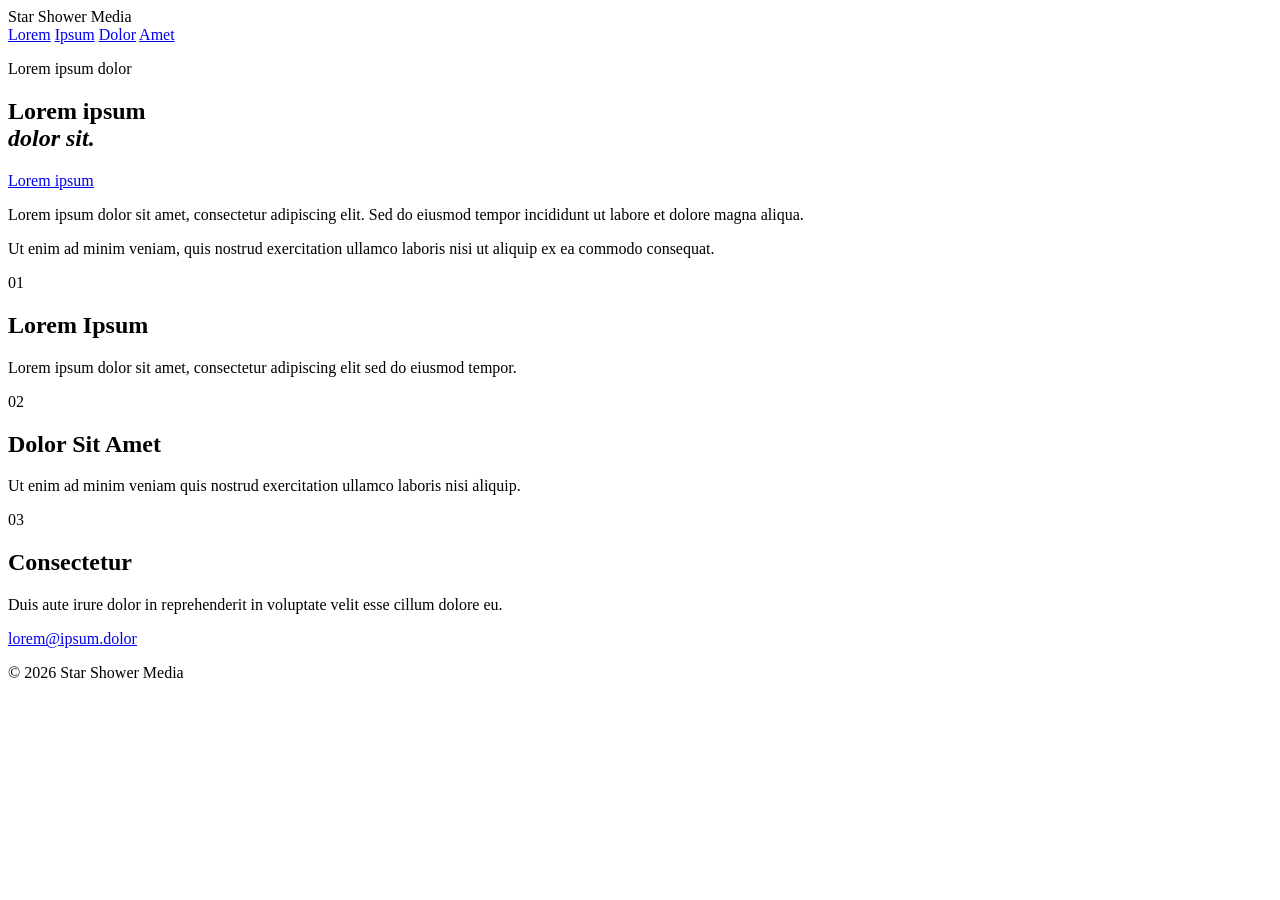
==== index.html @ e4b15e4c "Initial commit - Create index.html" ====
<!DOCTYPE html>
<html lang="en">
<head>
  <meta charset="UTF-8">
  <meta name="viewport" content="width=device-width, initial-scale=1.0">
  <title>Star Shower Media</title>
  <link rel="preconnect" href="https://fonts.googleapis.com">
  <link href="https://fonts.googleapis.com/css2?family=Cormorant+Garamond:wght@300;400&family=DM+Mono:wght@300;400&display=swap" rel="stylesheet">
  <link rel="stylesheet" href="css/style.css">
</head>
<body>

  <nav>
    <div class="logo">Star Shower Media</div>
    <div class="nav-links">
      <a href="#">Lorem</a>
      <a href="#">Ipsum</a>
      <a href="#">Dolor</a>
      <a href="#">Amet</a>
    </div>
  </nav>

  <section class="hero">
    <div class="hero-left">
      <p class="label">Lorem ipsum dolor</p>
      <h1>Lorem ipsum<br><em>dolor sit.</em></h1>
      <a href="#" class="cta">Lorem ipsum</a>
    </div>
    <div class="hero-right">
      <p>Lorem ipsum dolor sit amet, consectetur adipiscing elit. Sed do eiusmod tempor incididunt ut labore et dolore magna aliqua.</p>
      <p>Ut enim ad minim veniam, quis nostrud exercitation ullamco laboris nisi ut aliquip ex ea commodo consequat.</p>
    </div>
  </section>

  <section class="services">
    <div class="service">
      <span class="num">01</span>
      <h2>Lorem Ipsum</h2>
      <p>Lorem ipsum dolor sit amet, consectetur adipiscing elit sed do eiusmod tempor.</p>
    </div>
    <div class="service">
      <span class="num">02</span>
      <h2>Dolor Sit Amet</h2>
      <p>Ut enim ad minim veniam quis nostrud exercitation ullamco laboris nisi aliquip.</p>
    </div>
    <div class="service">
      <span class="num">03</span>
      <h2>Consectetur</h2>
      <p>Duis aute irure dolor in reprehenderit in voluptate velit esse cillum dolore eu.</p>
    </div>
  </section>

  <footer>
    <a href="mailto:lorem@ipsum.dolor">lorem@ipsum.dolor</a>
    <p>© 2026 Star Shower Media</p>
  </footer>

</body>
</html>
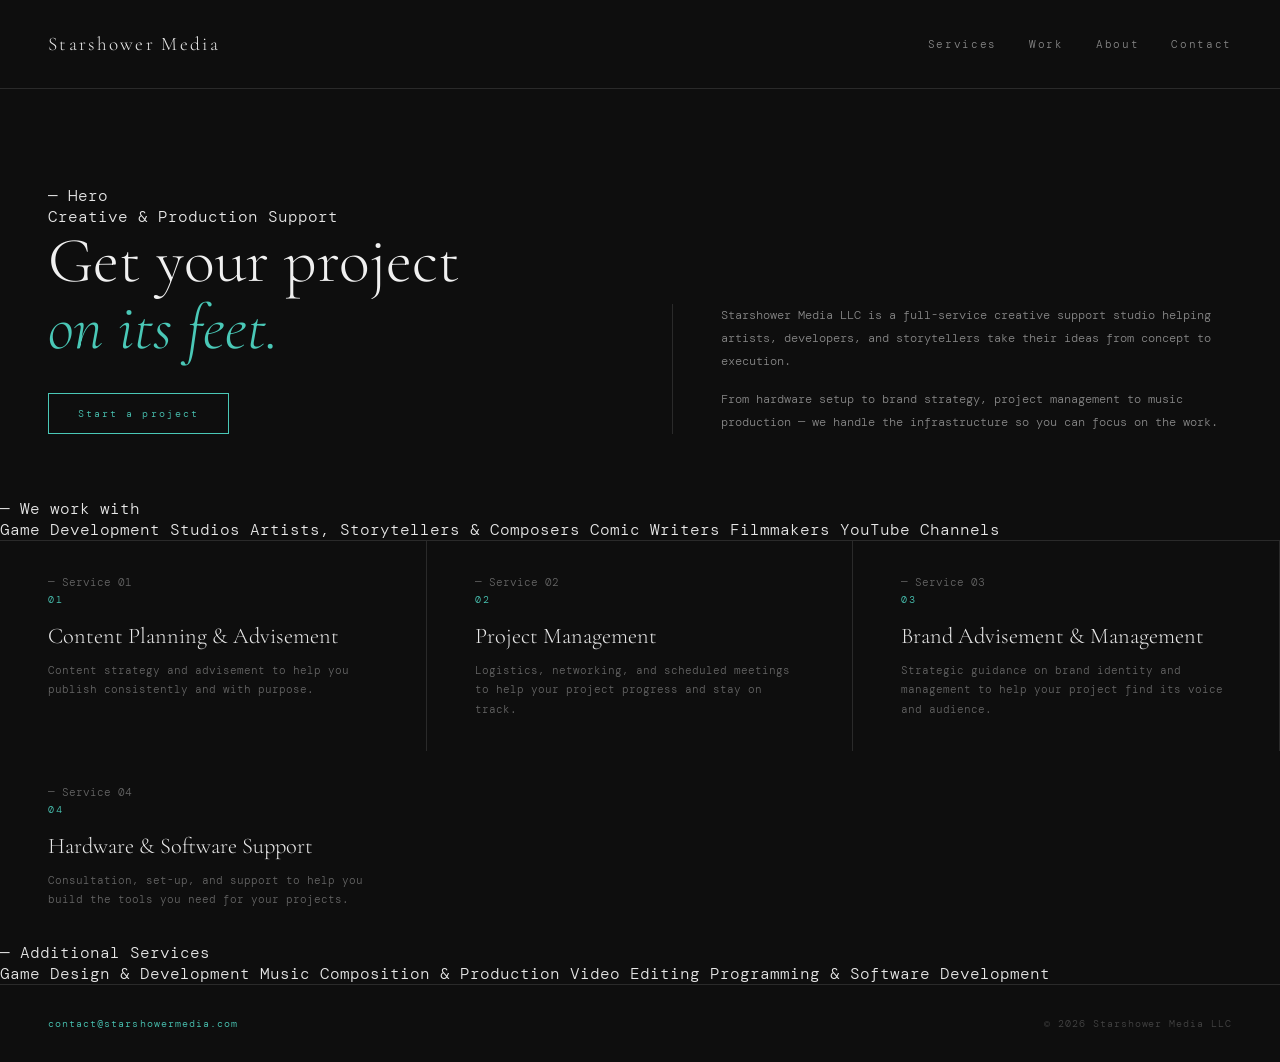
==== commit d4cd38b7: "Update index.html" ====
--- a/index.html
+++ b/index.html
@@ -3,56 +3,87 @@
 <head>
   <meta charset="UTF-8">
   <meta name="viewport" content="width=device-width, initial-scale=1.0">
-  <title>Star Shower Media</title>
+  <title>Starshower Media</title>
   <link rel="preconnect" href="https://fonts.googleapis.com">
-  <link href="https://fonts.googleapis.com/css2?family=Cormorant+Garamond:wght@300;400&family=DM+Mono:wght@300;400&display=swap" rel="stylesheet">
+  <link href="https://fonts.googleapis.com/css2?family=Outfit:wght@300;400;500&display=swap" rel="stylesheet">
   <link rel="stylesheet" href="css/style.css">
 </head>
 <body>
 
   <nav>
-    <div class="logo">Star Shower Media</div>
+    <div class="logo">Starshower Media</div>
     <div class="nav-links">
-      <a href="#">Lorem</a>
-      <a href="#">Ipsum</a>
-      <a href="#">Dolor</a>
-      <a href="#">Amet</a>
+      <a href="services.html">Services</a>
+      <a href="work.html">Work</a>
+      <a href="about.html">About</a>
+      <a href="contact.html">Contact</a>
     </div>
   </nav>
 
   <section class="hero">
     <div class="hero-left">
-      <p class="label">Lorem ipsum dolor</p>
-      <h1>Lorem ipsum<br><em>dolor sit.</em></h1>
-      <a href="#" class="cta">Lorem ipsum</a>
+      <p class="section-tag">— Hero</p>
+      <p class="hero-label">Creative & Production Support</p>
+      <h1>Get your project<br><em>on its feet.</em></h1>
+      <a href="contact.html" class="cta">Start a project</a>
     </div>
     <div class="hero-right">
-      <p>Lorem ipsum dolor sit amet, consectetur adipiscing elit. Sed do eiusmod tempor incididunt ut labore et dolore magna aliqua.</p>
-      <p>Ut enim ad minim veniam, quis nostrud exercitation ullamco laboris nisi ut aliquip ex ea commodo consequat.</p>
+      <p>Starshower Media LLC is a full-service creative support studio helping artists, developers, and storytellers take their ideas from concept to execution.</p>
+      <p>From hardware setup to brand strategy, project management to music production — we handle the infrastructure so you can focus on the work.</p>
     </div>
   </section>
 
+  <div class="clients">
+    <p class="section-tag">— We work with</p>
+    <div class="clients-list">
+      <span>Game Development Studios</span>
+      <span>Artists, Storytellers & Composers</span>
+      <span>Comic Writers</span>
+      <span>Filmmakers</span>
+      <span>YouTube Channels</span>
+    </div>
+  </div>
+
   <section class="services">
     <div class="service">
+      <p class="section-tag">— Service 01</p>
       <span class="num">01</span>
-      <h2>Lorem Ipsum</h2>
-      <p>Lorem ipsum dolor sit amet, consectetur adipiscing elit sed do eiusmod tempor.</p>
+      <h2>Content Planning & Advisement</h2>
+      <p>Content strategy and advisement to help you publish consistently and with purpose.</p>
     </div>
     <div class="service">
+      <p class="section-tag">— Service 02</p>
       <span class="num">02</span>
-      <h2>Dolor Sit Amet</h2>
-      <p>Ut enim ad minim veniam quis nostrud exercitation ullamco laboris nisi aliquip.</p>
+      <h2>Project Management</h2>
+      <p>Logistics, networking, and scheduled meetings to help your project progress and stay on track.</p>
     </div>
     <div class="service">
+      <p class="section-tag">— Service 03</p>
       <span class="num">03</span>
-      <h2>Consectetur</h2>
-      <p>Duis aute irure dolor in reprehenderit in voluptate velit esse cillum dolore eu.</p>
+      <h2>Brand Advisement & Management</h2>
+      <p>Strategic guidance on brand identity and management to help your project find its voice and audience.</p>
+    </div>
+    <div class="service">
+      <p class="section-tag">— Service 04</p>
+      <span class="num">04</span>
+      <h2>Hardware & Software Support</h2>
+      <p>Consultation, set-up, and support to help you build the tools you need for your projects.</p>
     </div>
   </section>
 
+  <div class="additional">
+    <p class="section-tag">— Additional Services</p>
+    <div class="additional-list">
+      <span class="pill">Game Design & Development</span>
+      <span class="pill">Music Composition & Production</span>
+      <span class="pill">Video Editing</span>
+      <span class="pill">Programming & Software Development</span>
+    </div>
+  </div>
+
   <footer>
-    <a href="mailto:lorem@ipsum.dolor">lorem@ipsum.dolor</a>
-    <p>© 2026 Star Shower Media</p>
+    <a href="mailto:contact@starshowermedia.com">contact@starshowermedia.com</a>
+    <p>© 2026 Starshower Media LLC</p>
   </footer>
 
 </body>
--- a/css/style.css
+++ b/css/style.css
@@ -0,0 +1,173 @@
+@import url('https://fonts.googleapis.com/css2?family=Cormorant+Garamond:wght@300;400&family=DM+Mono:wght@300;400&display=swap');
+
+:root {
+  --bg: #0e0e0e;
+  --ink: #e8e8e8;
+  --ink-muted: #888;
+  --ink-dim: #666;
+  --border: #2a2a2a;
+  --accent: #4AC8B7;
+  --display: 'Cormorant Garamond', serif;
+  --mono: 'DM Mono', monospace;
+}
+
+* {
+  margin: 0;
+  padding: 0;
+  box-sizing: border-box;
+}
+
+body {
+  background: var(--bg);
+  color: var(--ink);
+  font-family: var(--mono);
+  font-weight: 300;
+}
+
+a {
+  text-decoration: none;
+  color: inherit;
+}
+
+/* --- NAV --- */
+nav {
+  display: flex;
+  justify-content: space-between;
+  align-items: center;
+  padding: 2rem 3rem;
+  border-bottom: 0.5px solid var(--border);
+}
+
+.logo {
+  font-family: var(--display);
+  font-size: 1.2rem;
+  font-weight: 300;
+  letter-spacing: 0.12em;
+}
+
+.nav-links {
+  display: flex;
+  gap: 2rem;
+  font-size: 0.7rem;
+  letter-spacing: 0.15em;
+  color: var(--ink-muted);
+}
+
+.nav-links a:hover {
+  color: var(--accent);
+}
+
+/* --- HERO --- */
+.hero {
+  padding: 6rem 3rem 4rem;
+  display: grid;
+  grid-template-columns: 1fr 1fr;
+  gap: 4rem;
+  align-items: end;
+}
+
+.label {
+  font-size: 0.65rem;
+  letter-spacing: 0.2em;
+  color: var(--accent);
+  margin-bottom: 1.5rem;
+}
+
+h1 {
+  font-family: var(--display);
+  font-size: 4rem;
+  font-weight: 300;
+  line-height: 1.05;
+  color: #f0f0f0;
+  margin-bottom: 2rem;
+}
+
+h1 em {
+  font-style: italic;
+  color: var(--accent);
+}
+
+.cta {
+  display: inline-block;
+  font-size: 0.65rem;
+  letter-spacing: 0.2em;
+  border: 0.5px solid var(--accent);
+  color: var(--accent);
+  padding: 0.8rem 1.8rem;
+}
+
+.cta:hover {
+  background: var(--accent);
+  color: var(--bg);
+}
+
+.hero-right {
+  font-size: 0.75rem;
+  line-height: 1.9;
+  color: var(--ink-muted);
+  border-left: 0.5px solid var(--border);
+  padding-left: 3rem;
+}
+
+.hero-right p + p {
+  margin-top: 1rem;
+}
+
+/* --- SERVICES --- */
+.services {
+  display: grid;
+  grid-template-columns: repeat(3, 1fr);
+  border-top: 0.5px solid var(--border);
+}
+
+.service {
+  padding: 2rem 3rem;
+  border-right: 0.5px solid var(--border);
+}
+
+.service:last-child {
+  border-right: none;
+}
+
+.num {
+  display: block;
+  font-size: 0.6rem;
+  color: var(--accent);
+  letter-spacing: 0.2em;
+  margin-bottom: 1rem;
+}
+
+.service h2 {
+  font-family: var(--display);
+  font-size: 1.4rem;
+  font-weight: 300;
+  color: var(--ink);
+  margin-bottom: 0.75rem;
+}
+
+.service p {
+  font-size: 0.68rem;
+  color: var(--ink-dim);
+  line-height: 1.8;
+}
+
+/* --- FOOTER --- */
+footer {
+  display: flex;
+  justify-content: space-between;
+  align-items: center;
+  padding: 2rem 3rem;
+  border-top: 0.5px solid var(--border);
+}
+
+footer a {
+  font-size: 0.65rem;
+  color: var(--accent);
+  letter-spacing: 0.1em;
+}
+
+footer p {
+  font-size: 0.6rem;
+  color: #444;
+  letter-spacing: 0.1em;
+}
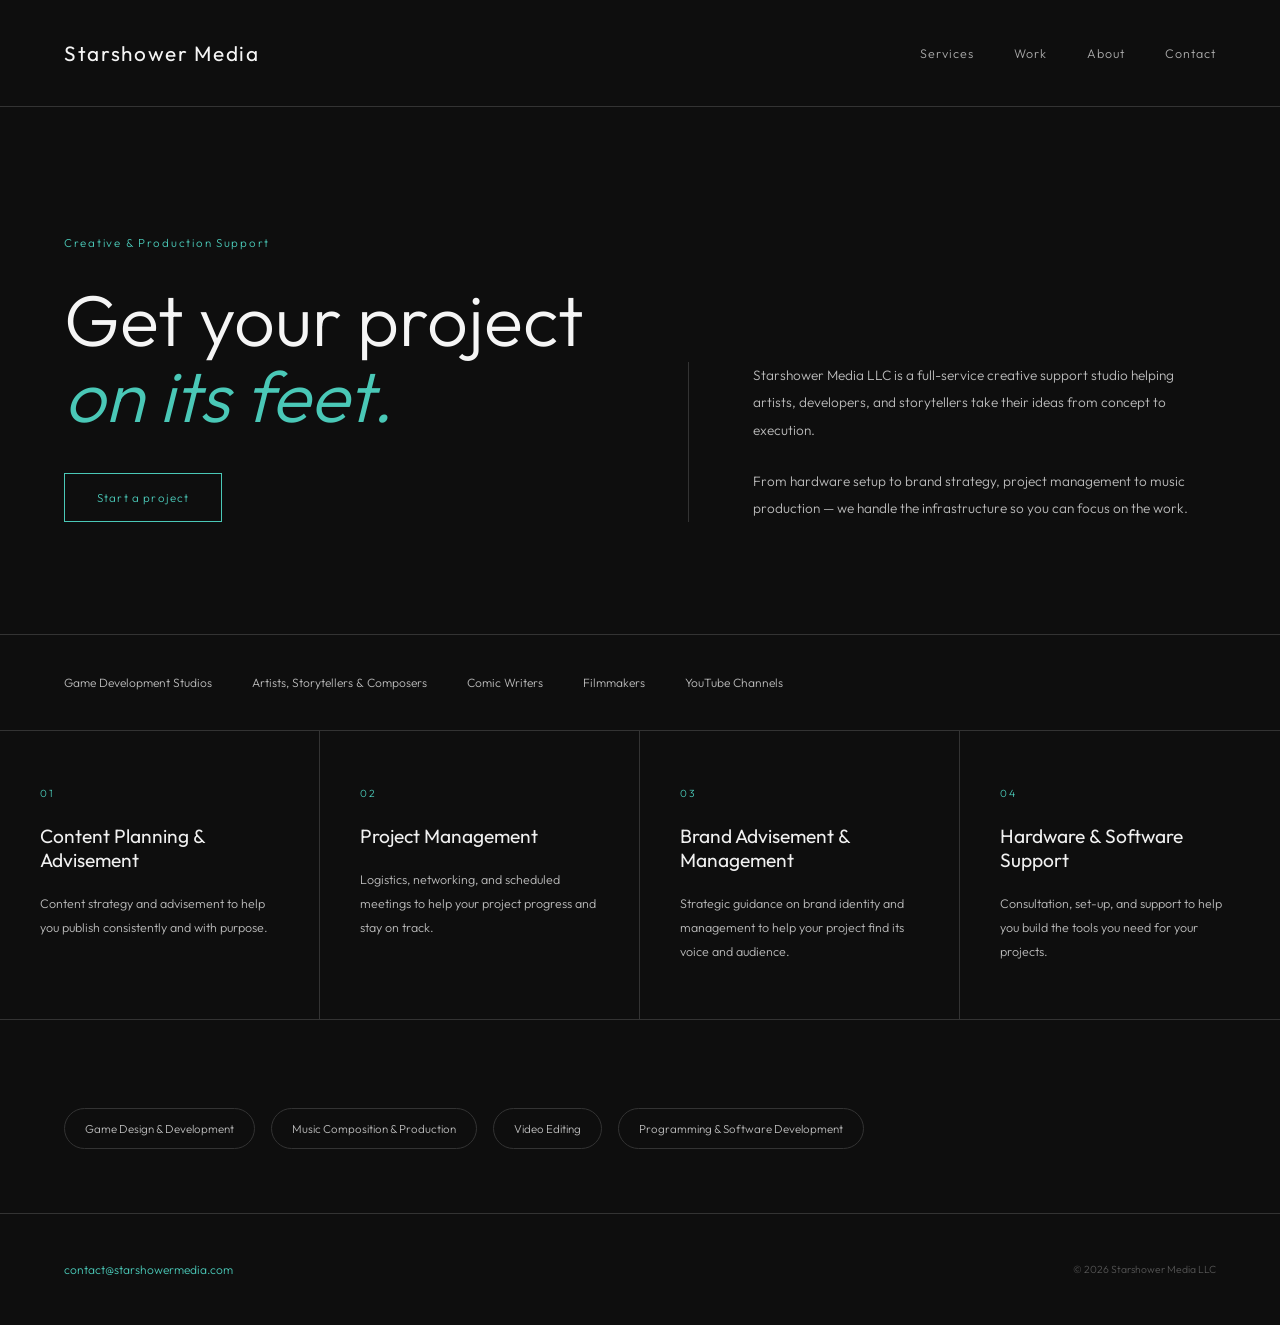
==== commit 7d333479: "Update index.html" ====
--- a/index.html
+++ b/index.html
@@ -22,7 +22,6 @@
 
   <section class="hero">
     <div class="hero-left">
-      <p class="section-tag">— Hero</p>
       <p class="hero-label">Creative & Production Support</p>
       <h1>Get your project<br><em>on its feet.</em></h1>
       <a href="contact.html" class="cta">Start a project</a>
@@ -34,7 +33,6 @@
   </section>
 
   <div class="clients">
-    <p class="section-tag">— We work with</p>
     <div class="clients-list">
       <span>Game Development Studios</span>
       <span>Artists, Storytellers & Composers</span>
@@ -46,25 +44,21 @@
 
   <section class="services">
     <div class="service">
-      <p class="section-tag">— Service 01</p>
       <span class="num">01</span>
       <h2>Content Planning & Advisement</h2>
       <p>Content strategy and advisement to help you publish consistently and with purpose.</p>
     </div>
     <div class="service">
-      <p class="section-tag">— Service 02</p>
       <span class="num">02</span>
       <h2>Project Management</h2>
       <p>Logistics, networking, and scheduled meetings to help your project progress and stay on track.</p>
     </div>
     <div class="service">
-      <p class="section-tag">— Service 03</p>
       <span class="num">03</span>
       <h2>Brand Advisement & Management</h2>
       <p>Strategic guidance on brand identity and management to help your project find its voice and audience.</p>
     </div>
     <div class="service">
-      <p class="section-tag">— Service 04</p>
       <span class="num">04</span>
       <h2>Hardware & Software Support</h2>
       <p>Consultation, set-up, and support to help you build the tools you need for your projects.</p>
@@ -72,7 +66,6 @@
   </section>
 
   <div class="additional">
-    <p class="section-tag">— Additional Services</p>
     <div class="additional-list">
       <span class="pill">Game Design & Development</span>
       <span class="pill">Music Composition & Production</span>
--- a/css/style.css
+++ b/css/style.css
@@ -1,14 +1,13 @@
-@import url('https://fonts.googleapis.com/css2?family=Cormorant+Garamond:wght@300;400&family=DM+Mono:wght@300;400&display=swap');
+@import url('https://fonts.googleapis.com/css2?family=Outfit:wght@300;400;500&display=swap');
 
 :root {
   --bg: #0e0e0e;
   --ink: #e8e8e8;
-  --ink-muted: #888;
-  --ink-dim: #666;
-  --border: #2a2a2a;
+  --ink-muted: #bbb;
+  --ink-dim: #aaa;
+  --border: #333;
   --accent: #4AC8B7;
-  --display: 'Cormorant Garamond', serif;
-  --mono: 'DM Mono', monospace;
+  --font: 'Outfit', sans-serif;
 }
 
 * {
@@ -20,7 +19,7 @@
 body {
   background: var(--bg);
   color: var(--ink);
-  font-family: var(--mono);
+  font-family: var(--font);
   font-weight: 300;
 }
 
@@ -29,28 +28,37 @@
   color: inherit;
 }
 
+/* --- SECTION TAG --- */
+.section-tag {
+  font-size: 0.58rem;
+  letter-spacing: 0.25em;
+  color: var(--accent);
+  margin-bottom: 0.75rem;
+  text-transform: uppercase;
+}
+
 /* --- NAV --- */
 nav {
   display: flex;
   justify-content: space-between;
   align-items: center;
-  padding: 2rem 3rem;
+  padding: 2.5rem 4rem;
   border-bottom: 0.5px solid var(--border);
 }
 
 .logo {
-  font-family: var(--display);
-  font-size: 1.2rem;
-  font-weight: 300;
-  letter-spacing: 0.12em;
+  font-size: 1.3rem;
+  font-weight: 400;
+  letter-spacing: 0.08em;
+  color: #f5f5f5;
 }
 
 .nav-links {
   display: flex;
-  gap: 2rem;
-  font-size: 0.7rem;
-  letter-spacing: 0.15em;
-  color: var(--ink-muted);
+  gap: 2.5rem;
+  font-size: 0.78rem;
+  letter-spacing: 0.08em;
+  color: var(--ink-dim);
 }
 
 .nav-links a:hover {
@@ -59,27 +67,27 @@
 
 /* --- HERO --- */
 .hero {
-  padding: 6rem 3rem 4rem;
+  padding: 8rem 4rem 7rem;
   display: grid;
   grid-template-columns: 1fr 1fr;
-  gap: 4rem;
+  gap: 6rem;
   align-items: end;
-}
-
-.label {
-  font-size: 0.65rem;
-  letter-spacing: 0.2em;
-  color: var(--accent);
-  margin-bottom: 1.5rem;
+  border-bottom: 0.5px solid var(--border);
+}
+
+.hero-label {
+  font-size: 0.72rem;
+  letter-spacing: 0.15em;
+  color: var(--accent);
+  margin-bottom: 2rem;
 }
 
 h1 {
-  font-family: var(--display);
-  font-size: 4rem;
+  font-size: 4.5rem;
   font-weight: 300;
   line-height: 1.05;
-  color: #f0f0f0;
-  margin-bottom: 2rem;
+  color: #f5f5f5;
+  margin-bottom: 2.5rem;
 }
 
 h1 em {
@@ -89,11 +97,11 @@
 
 .cta {
   display: inline-block;
-  font-size: 0.65rem;
-  letter-spacing: 0.2em;
+  font-size: 0.72rem;
+  letter-spacing: 0.1em;
   border: 0.5px solid var(--accent);
   color: var(--accent);
-  padding: 0.8rem 1.8rem;
+  padding: 1rem 2rem;
 }
 
 .cta:hover {
@@ -102,26 +110,43 @@
 }
 
 .hero-right {
+  font-size: 0.85rem;
+  line-height: 2;
+  color: var(--ink-muted);
+  border-left: 0.5px solid var(--border);
+  padding-left: 4rem;
+}
+
+.hero-right p + p {
+  margin-top: 1.5rem;
+}
+
+/* --- CLIENTS --- */
+.clients {
+  padding: 2.5rem 4rem;
+  border-bottom: 0.5px solid var(--border);
+  display: flex;
+  gap: 3rem;
+  align-items: center;
+}
+
+.clients-list {
+  display: flex;
+  gap: 2.5rem;
   font-size: 0.75rem;
-  line-height: 1.9;
-  color: var(--ink-muted);
-  border-left: 0.5px solid var(--border);
-  padding-left: 3rem;
-}
-
-.hero-right p + p {
-  margin-top: 1rem;
+  color: var(--ink-muted);
+  flex-wrap: wrap;
 }
 
 /* --- SERVICES --- */
 .services {
   display: grid;
-  grid-template-columns: repeat(3, 1fr);
-  border-top: 0.5px solid var(--border);
+  grid-template-columns: repeat(4, 1fr);
+  border-bottom: 0.5px solid var(--border);
 }
 
 .service {
-  padding: 2rem 3rem;
+  padding: 3.5rem 2.5rem;
   border-right: 0.5px solid var(--border);
 }
 
@@ -131,24 +156,44 @@
 
 .num {
   display: block;
-  font-size: 0.6rem;
+  font-size: 0.65rem;
   color: var(--accent);
   letter-spacing: 0.2em;
-  margin-bottom: 1rem;
+  margin-bottom: 1.5rem;
 }
 
 .service h2 {
-  font-family: var(--display);
-  font-size: 1.4rem;
-  font-weight: 300;
-  color: var(--ink);
-  margin-bottom: 0.75rem;
+  font-size: 1.2rem;
+  font-weight: 400;
+  color: #f0f0f0;
+  margin-bottom: 1.25rem;
 }
 
 .service p {
-  font-size: 0.68rem;
-  color: var(--ink-dim);
-  line-height: 1.8;
+  font-size: 0.78rem;
+  color: var(--ink-muted);
+  line-height: 1.9;
+}
+
+/* --- ADDITIONAL --- */
+.additional {
+  padding: 4rem;
+  border-bottom: 0.5px solid var(--border);
+}
+
+.additional-list {
+  display: flex;
+  gap: 1rem;
+  flex-wrap: wrap;
+  margin-top: 1.5rem;
+}
+
+.pill {
+  font-size: 0.72rem;
+  border: 0.5px solid var(--border);
+  color: var(--ink-muted);
+  padding: 0.75rem 1.25rem;
+  border-radius: 2rem;
 }
 
 /* --- FOOTER --- */
@@ -156,18 +201,15 @@
   display: flex;
   justify-content: space-between;
   align-items: center;
-  padding: 2rem 3rem;
-  border-top: 0.5px solid var(--border);
+  padding: 3rem 4rem;
 }
 
 footer a {
+  font-size: 0.75rem;
+  color: var(--accent);
+}
+
+footer p {
   font-size: 0.65rem;
-  color: var(--accent);
-  letter-spacing: 0.1em;
-}
-
-footer p {
-  font-size: 0.6rem;
-  color: #444;
-  letter-spacing: 0.1em;
-}
+  color: #555;
+}
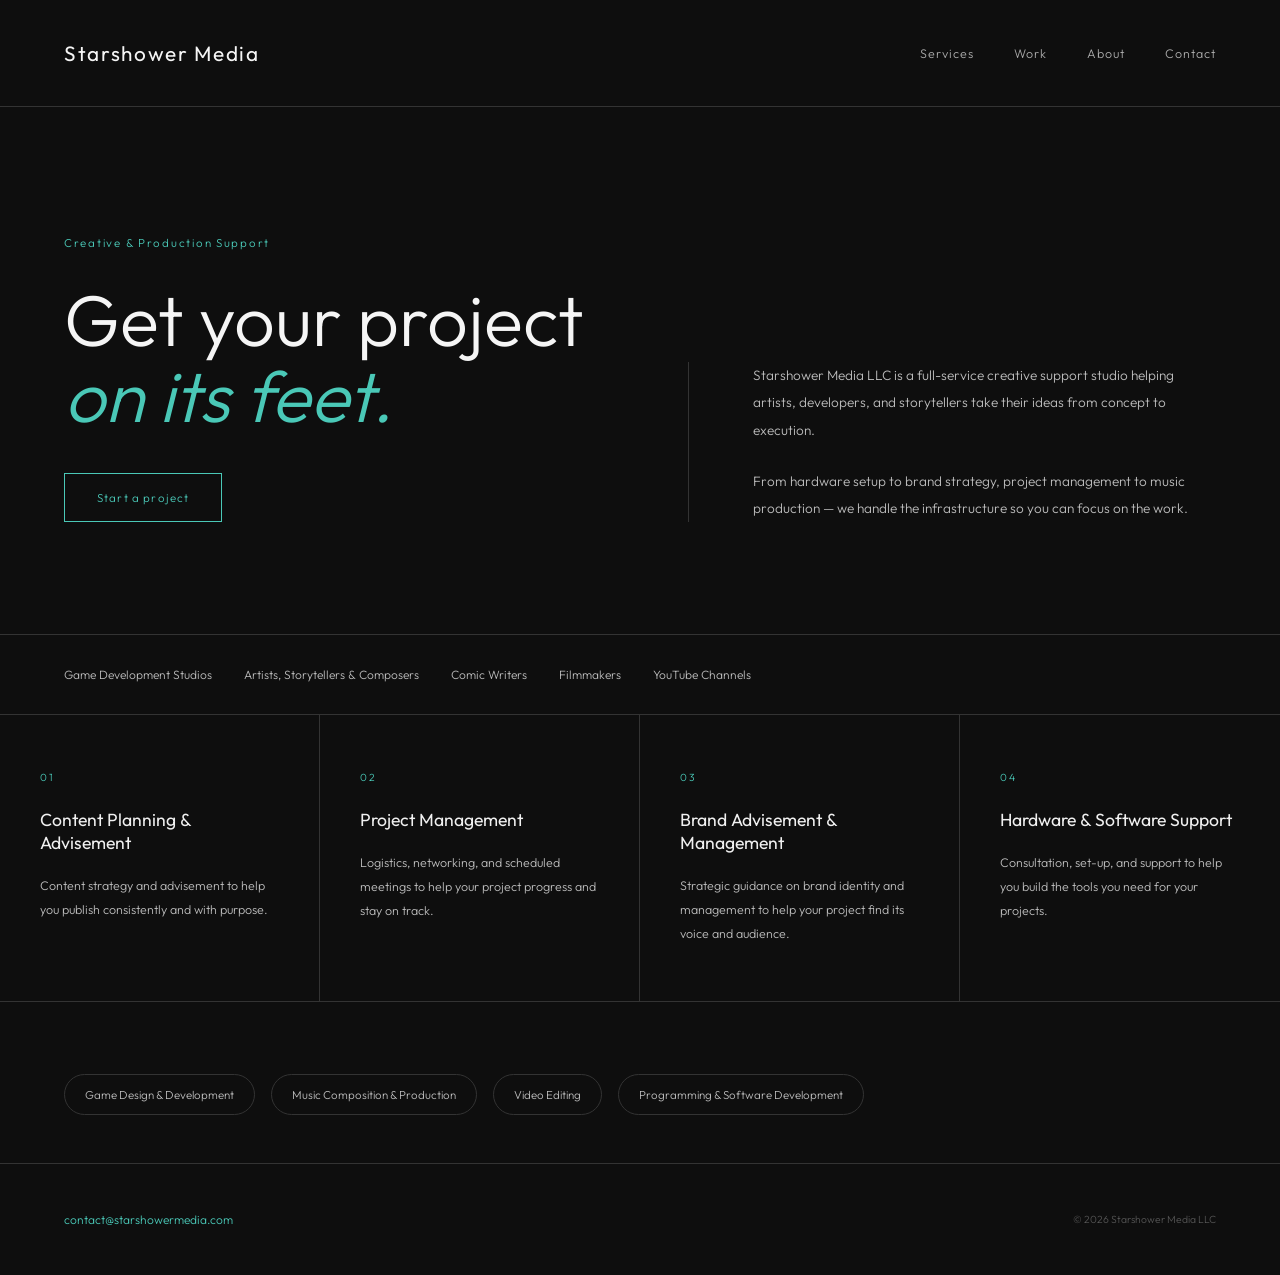
==== commit 4ca2cb56: "Update index.html" ====
--- a/index.html
+++ b/index.html
@@ -7,6 +7,7 @@
   <link rel="preconnect" href="https://fonts.googleapis.com">
   <link href="https://fonts.googleapis.com/css2?family=Outfit:wght@300;400;500&display=swap" rel="stylesheet">
   <link rel="stylesheet" href="css/style.css">
+  <link rel="icon" href="/favicon.png" type="image/png">
 </head>
 <body>
 
--- a/css/style.css
+++ b/css/style.css
@@ -28,15 +28,6 @@
   color: inherit;
 }
 
-/* --- SECTION TAG --- */
-.section-tag {
-  font-size: 0.58rem;
-  letter-spacing: 0.25em;
-  color: var(--accent);
-  margin-bottom: 0.75rem;
-  text-transform: uppercase;
-}
-
 /* --- NAV --- */
 nav {
   display: flex;
@@ -61,7 +52,15 @@
   color: var(--ink-dim);
 }
 
+.nav-links a {
+  color: var(--ink-dim);
+}
+
 .nav-links a:hover {
+  color: var(--accent);
+}
+
+.nav-links a.active {
   color: var(--accent);
 }
 
@@ -123,25 +122,22 @@
 
 /* --- CLIENTS --- */
 .clients {
-  padding: 2.5rem 4rem;
-  border-bottom: 0.5px solid var(--border);
-  display: flex;
-  gap: 3rem;
-  align-items: center;
+  padding: 2rem 4rem;
+  border-bottom: 0.5px solid var(--border);
 }
 
 .clients-list {
   display: flex;
-  gap: 2.5rem;
+  gap: 2rem;
   font-size: 0.75rem;
   color: var(--ink-muted);
   flex-wrap: wrap;
 }
 
-/* --- SERVICES --- */
+/* --- SERVICES (homepage) --- */
 .services {
   display: grid;
-  grid-template-columns: repeat(4, 1fr);
+  grid-template-columns: repeat(4, minmax(0, 1fr));
   border-bottom: 0.5px solid var(--border);
 }
 
@@ -163,7 +159,7 @@
 }
 
 .service h2 {
-  font-size: 1.2rem;
+  font-size: 1.1rem;
   font-weight: 400;
   color: #f0f0f0;
   margin-bottom: 1.25rem;
@@ -177,7 +173,7 @@
 
 /* --- ADDITIONAL --- */
 .additional {
-  padding: 4rem;
+  padding: 3rem 4rem;
   border-bottom: 0.5px solid var(--border);
 }
 
@@ -196,6 +192,397 @@
   border-radius: 2rem;
 }
 
+/* --- PAGE HEADER --- */
+.page-header {
+  padding: 5rem 4rem 3rem;
+  border-bottom: 0.5px solid var(--border);
+}
+
+.page-label {
+  font-size: 0.65rem;
+  letter-spacing: 0.25em;
+  color: var(--accent);
+  margin-bottom: 1.5rem;
+  text-transform: uppercase;
+}
+
+.page-title {
+  font-size: 3rem;
+  font-weight: 300;
+  color: #f5f5f5;
+  line-height: 1.1;
+}
+
+.page-title em {
+  font-style: italic;
+  color: var(--accent);
+}
+
+/* --- FEATURED PROJECT --- */
+.featured {
+  padding: 4rem;
+  border-bottom: 0.5px solid var(--border);
+  display: grid;
+  grid-template-columns: 1fr 1fr;
+  gap: 6rem;
+  align-items: center;
+}
+
+.featured-label {
+  font-size: 0.6rem;
+  letter-spacing: 0.25em;
+  color: var(--accent);
+  text-transform: uppercase;
+  margin-bottom: 1.5rem;
+}
+
+.featured-title {
+  font-size: 2.5rem;
+  font-weight: 300;
+  color: #f5f5f5;
+  margin-bottom: 1rem;
+}
+
+.featured-desc {
+  font-size: 0.82rem;
+  color: var(--ink-muted);
+  line-height: 2;
+  margin-bottom: 2rem;
+}
+
+.tags {
+  display: flex;
+  gap: 0.75rem;
+  flex-wrap: wrap;
+  margin-bottom: 2rem;
+}
+
+.tag {
+  font-size: 0.62rem;
+  letter-spacing: 0.1em;
+  border: 0.5px solid var(--border);
+  color: var(--ink-muted);
+  padding: 0.4rem 0.9rem;
+  border-radius: 2rem;
+}
+
+.project-link {
+  display: inline-block;
+  font-size: 0.7rem;
+  letter-spacing: 0.1em;
+  border: 0.5px solid var(--accent);
+  color: var(--accent);
+  padding: 0.8rem 1.75rem;
+}
+
+.project-link:hover {
+  background: var(--accent);
+  color: var(--bg);
+}
+
+.featured-visual {
+  background: #161616;
+  border: 0.5px solid var(--border);
+  aspect-ratio: 4/3;
+  display: flex;
+  align-items: center;
+  justify-content: center;
+}
+
+.featured-visual span {
+  font-size: 0.65rem;
+  letter-spacing: 0.2em;
+  color: #444;
+  text-transform: uppercase;
+}
+
+/* --- PLACEHOLDER GRID --- */
+.more-label {
+  padding: 3rem 4rem 1.5rem;
+  font-size: 0.6rem;
+  letter-spacing: 0.25em;
+  color: #555;
+  text-transform: uppercase;
+}
+
+.placeholder-grid {
+  display: grid;
+  grid-template-columns: repeat(3, minmax(0, 1fr));
+  border-top: 0.5px solid var(--border);
+}
+
+.placeholder-card {
+  padding: 3rem 2.5rem;
+  border-right: 0.5px solid var(--border);
+  border-bottom: 0.5px solid var(--border);
+}
+
+.placeholder-card:nth-child(3n) {
+  border-right: none;
+}
+
+.card-num {
+  font-size: 0.6rem;
+  color: #333;
+  letter-spacing: 0.2em;
+  margin-bottom: 1.5rem;
+  display: block;
+}
+
+.card-title {
+  font-size: 1rem;
+  font-weight: 400;
+  color: #444;
+  margin-bottom: 0.75rem;
+}
+
+.card-sub {
+  font-size: 0.7rem;
+  color: #333;
+}
+
+/* --- SERVICES PAGE --- */
+.main-services {
+  border-bottom: 0.5px solid var(--border);
+}
+
+.svc-row {
+  display: grid;
+  grid-template-columns: 1fr 2fr;
+  border-bottom: 0.5px solid var(--border);
+}
+
+.svc-row:last-child {
+  border-bottom: none;
+}
+
+.svc-left {
+  padding: 3.5rem 4rem;
+  border-right: 0.5px solid var(--border);
+}
+
+.svc-num {
+  font-size: 0.6rem;
+  color: var(--accent);
+  letter-spacing: 0.2em;
+  margin-bottom: 1rem;
+  display: block;
+}
+
+.svc-name {
+  font-size: 1.4rem;
+  font-weight: 400;
+  color: #f0f0f0;
+  line-height: 1.2;
+}
+
+.svc-right {
+  padding: 3.5rem 4rem;
+}
+
+.svc-desc {
+  font-size: 0.82rem;
+  color: var(--ink-muted);
+  line-height: 2;
+  margin-bottom: 1.5rem;
+}
+
+.svc-bullets {
+  list-style: none;
+  display: flex;
+  flex-direction: column;
+  gap: 0.6rem;
+}
+
+.svc-bullets li {
+  font-size: 0.75rem;
+  color: #888;
+  padding-left: 1.5rem;
+  position: relative;
+}
+
+.svc-bullets li::before {
+  content: '—';
+  position: absolute;
+  left: 0;
+  color: var(--accent);
+}
+
+/* --- ADDITIONAL SERVICES --- */
+.additional-section {
+  padding: 4rem;
+  border-bottom: 0.5px solid var(--border);
+}
+
+.additional-title {
+  font-size: 0.65rem;
+  letter-spacing: 0.25em;
+  color: var(--accent);
+  text-transform: uppercase;
+  margin-bottom: 2rem;
+}
+
+.additional-grid {
+  display: grid;
+  grid-template-columns: repeat(4, minmax(0, 1fr));
+  gap: 0;
+}
+
+.add-item {
+  padding: 2rem;
+  border-right: 0.5px solid var(--border);
+}
+
+.add-item:last-child {
+  border-right: none;
+}
+
+.add-name {
+  font-size: 1rem;
+  font-weight: 400;
+  color: #f0f0f0;
+  margin-bottom: 0.75rem;
+}
+
+.add-desc {
+  font-size: 0.72rem;
+  color: #888;
+  line-height: 1.9;
+}
+
+/* --- CTA STRIP --- */
+.cta-strip {
+  padding: 4rem;
+  display: flex;
+  justify-content: space-between;
+  align-items: center;
+  border-bottom: 0.5px solid var(--border);
+}
+
+.cta-text {
+  font-size: 1.8rem;
+  font-weight: 300;
+  color: #f5f5f5;
+  line-height: 1.2;
+}
+
+.cta-text em {
+  font-style: italic;
+  color: var(--accent);
+}
+
+.cta-btn {
+  display: inline-block;
+  font-size: 0.72rem;
+  letter-spacing: 0.1em;
+  border: 0.5px solid var(--accent);
+  color: var(--accent);
+  padding: 1rem 2rem;
+  white-space: nowrap;
+}
+
+.cta-btn:hover {
+  background: var(--accent);
+  color: var(--bg);
+}
+
+/* --- CONTACT PAGE --- */
+.contact-hero {
+  padding: 8rem 4rem 6rem;
+  display: grid;
+  grid-template-columns: 1fr 1fr;
+  gap: 6rem;
+  align-items: start;
+  border-bottom: 0.5px solid var(--border);
+}
+
+.contact-label {
+  font-size: 0.65rem;
+  letter-spacing: 0.25em;
+  color: var(--accent);
+  margin-bottom: 1.5rem;
+  text-transform: uppercase;
+}
+
+.contact-title {
+  font-size: 3.5rem;
+  font-weight: 300;
+  color: #f5f5f5;
+  line-height: 1.05;
+  margin-bottom: 1.5rem;
+}
+
+.contact-title em {
+  font-style: italic;
+  color: var(--accent);
+}
+
+.contact-sub {
+  font-size: 0.82rem;
+  color: var(--ink-muted);
+  line-height: 2;
+}
+
+.contact-right {
+  border-left: 0.5px solid var(--border);
+  padding-left: 4rem;
+  padding-top: 0.5rem;
+}
+
+.contact-block {
+  margin-bottom: 3rem;
+}
+
+.contact-block-label {
+  font-size: 0.6rem;
+  letter-spacing: 0.25em;
+  color: #555;
+  text-transform: uppercase;
+  margin-bottom: 0.75rem;
+}
+
+.contact-block-value {
+  font-size: 1rem;
+  font-weight: 400;
+  color: var(--accent);
+}
+
+.contact-block-note {
+  font-size: 0.72rem;
+  color: #666;
+  margin-top: 0.4rem;
+  line-height: 1.7;
+}
+
+.contact-divider {
+  width: 0.5px;
+  height: 2rem;
+  background: var(--border);
+  margin-bottom: 3rem;
+}
+
+.response-strip {
+  padding: 3rem 4rem;
+  border-bottom: 0.5px solid var(--border);
+  display: flex;
+  align-items: center;
+  gap: 2rem;
+}
+
+.response-dot {
+  width: 6px;
+  height: 6px;
+  border-radius: 50%;
+  background: var(--accent);
+  flex-shrink: 0;
+}
+
+.response-text {
+  font-size: 0.75rem;
+  color: #888;
+  line-height: 1.8;
+}
+
 /* --- FOOTER --- */
 footer {
   display: flex;
